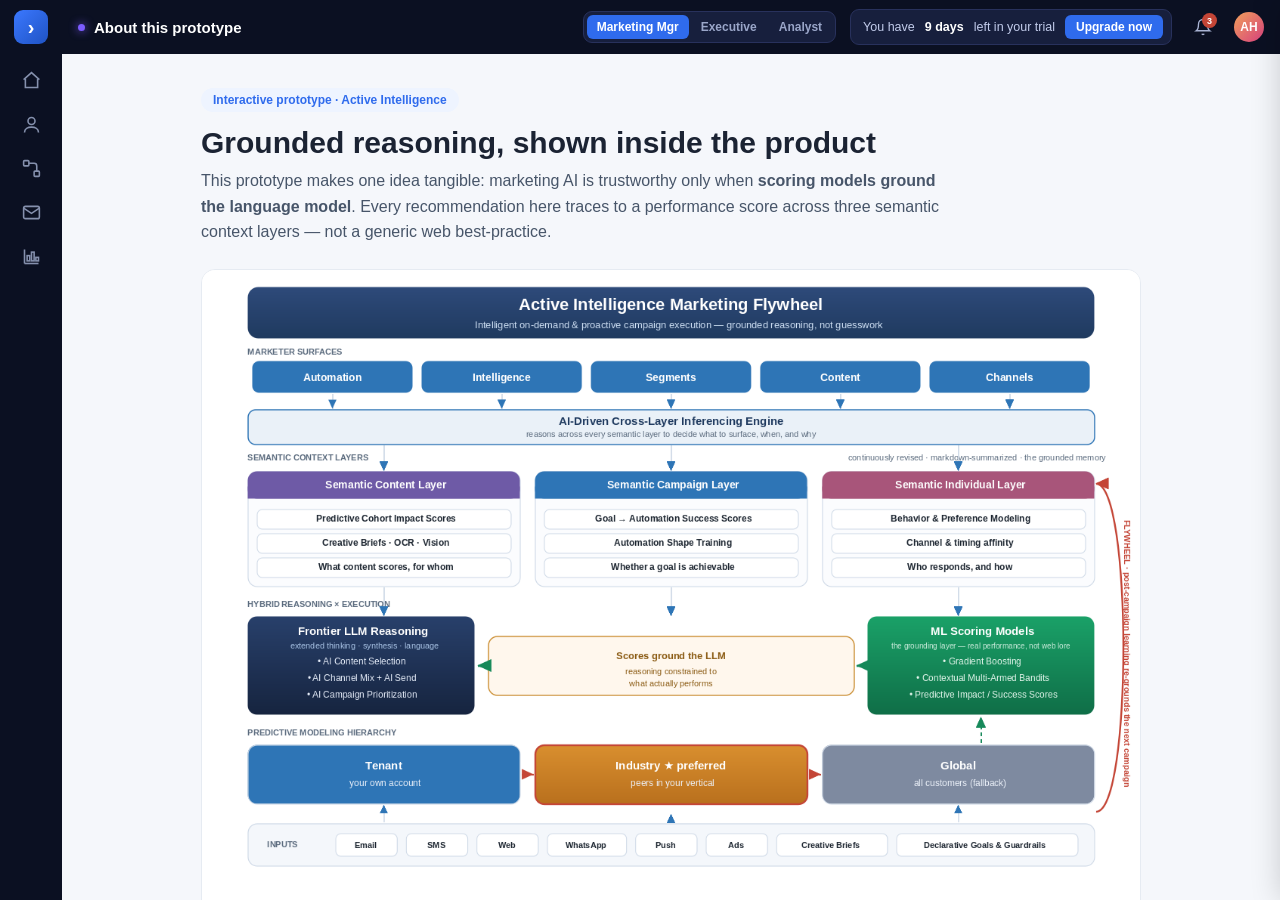
==== prototype/about.html @ b01e87f9 "initial upload" ====
<!DOCTYPE html>
<html lang="en">
<head>
<meta charset="UTF-8">
<meta name="viewport" content="width=device-width, initial-scale=1.0">
<title>Active Intelligence — About this prototype</title>
<link rel="stylesheet" href="assets/app.css">
</head>
<body data-page="about" data-title="About this prototype">
<script src="assets/data.js"></script>
<script src="assets/shell.js"></script>
<script>
function render(view){
  view.innerHTML = `
  <div class="about">
    <span class="badge2">Interactive prototype · Active Intelligence</span>
    <h1>Grounded reasoning, shown inside the product</h1>
    <p class="lede">This prototype makes one idea tangible: marketing AI is trustworthy only when <b>scoring models ground the language model</b>. Every recommendation here traces to a performance score across three semantic context layers — not a generic web best-practice.</p>

    <div class="figure">
      <img src="assets/architecture.png" alt="Active Intelligence architecture">
      <div class="figcap">The architecture this prototype surfaces: marketer surfaces → cross-layer inferencing → three semantic layers → hybrid LLM×ML where scores ground the reasoning → tenant/industry/global modeling, with the flywheel feedback loop.</div>
    </div>

    <h2>Walk the prototype</h2>
    <div class="tilewrap">
      <a class="tile" href="index.html"><div class="ti">🏠</div><h3>Home · Proactive campaigns</h3><p>Campaigns the agent surfaces from telemetry, each grounded by semantic-layer scores. Open “Why this?” for the evidence.</p><span class="go">Open home →</span></a>
      <a class="tile" href="builder.html?id=c1"><div class="ti">🚀</div><h3>Review &amp; launch</h3><p>The grounded campaign pre-filled — goal, cohort, channel mix, creative — with the reasoning panel beside it. Launching closes the flywheel.</p><span class="go">Open builder →</span></a>
      <a class="tile" href="reports.html"><div class="ti">📊</div><h3>Active Intelligence report</h3><p>A freeform AI overview that drills into the Content, Campaign, and Individual layers, exposing the model evidence behind each number.</p><span class="go">Open report →</span></a>
      <a class="tile" href="automations.html"><div class="ti">✦</div><h3>Automate for me</h3><p>The agent drafts a multi-step retention journey where every node is tied to a layer score and a model tier.</p><span class="go">Open automations →</span></a>
    </div>

    <h2>Try the role switch &amp; notifications</h2>
    <p>Use the <b>role switch</b> (top-right: Marketing Mgr / Executive / Analyst) — it re-frames the home feed and the <b>notification bell</b> for each audience. The Executive view adds a portfolio revenue card; the Analyst view foregrounds model tiers and scores. Your choice persists as you move between pages.</p>

    <h2>The strategy behind it</h2>
    <ul class="linklist">
      <li>📄 <a href="../Active_Intelligence_Strategic_Blueprint_v2.docx">Strategic Blueprint v2 (Word)</a> <span class="lt">— full memo with the semantic-layer architecture</span></li>
      <li>🖼️ <a href="../Active_Intelligence_Architecture.png">Architecture diagram (PNG)</a> <span class="lt">— the revised block diagram</span></li>
      <li>🔁 <a href="../active_intelligence_flywheel.html">Flywheel loop demo</a> <span class="lt">— the earlier single-screen loop walkthrough</span></li>
    </ul>
    <p class="lt" style="font-size:12px;color:#94a3b8">Strategy links open the files in the repository root and work once the repo is published.</p>

    <div class="disclaimer"><b>About the data:</b> scores, lifts, cohort sizes, and dollar figures are illustrative — crafted to make the grounding story legible, not produced by a live model. The point of the prototype is the <i>shape</i> of the experience: proactive, explained, and grounded.</div>
  </div>`;
}
Shell.mount(render);
</script>
</body>
</html>
---- prototype/assets/app.css ----
/* Active Intelligence — ActiveCampaign UI prototype · shared styles */
:root{
  --nav:#0b1022; --bar:#0b1022; --blue:#2f6bed; --blue2:#1f53c4;
  --ink:#1b2333; --muted:#64748b; --line:#e6ebf2; --bg:#f5f7fb; --card:#fff;
  --purple:#6E5AA6; --mauve:#A8557A; --campaign:#2E75B6; --teal:#16895a; --gold:#b5841f;
  --good:#16895a; --warn:#c9821f; --bad:#c44536; --chip:#eef2f9;
}
*{box-sizing:border-box}
html,body{margin:0;height:100%}
body{font-family:-apple-system,BlinkMacSystemFont,"Segoe UI",Inter,Arial,sans-serif;background:var(--bg);color:var(--ink);
  -webkit-font-smoothing:antialiased;font-size:14px}
a{color:inherit;text-decoration:none}
.app{display:grid;grid-template-columns:62px 1fr;height:100vh;overflow:hidden}

/* ---- Left nav rail ---- */
.rail{background:var(--nav);display:flex;flex-direction:column;align-items:center;padding:10px 0;gap:4px;z-index:30}
.logo{width:34px;height:34px;border-radius:9px;background:linear-gradient(135deg,#3b78ff,#1f53c4);color:#fff;display:flex;
  align-items:center;justify-content:center;font-weight:800;font-size:20px;margin-bottom:12px;text-decoration:none}
.nico{width:40px;height:40px;border-radius:10px;display:flex;align-items:center;justify-content:center;color:#8590ad;
  cursor:pointer;transition:.15s;position:relative}
.nico svg{width:21px;height:21px;stroke:currentColor;fill:none;stroke-width:1.8}
.nico:hover{background:#1a2240;color:#cdd6ee}
.nico.active{background:var(--blue);color:#fff}
.nico .tip{position:absolute;left:52px;top:50%;transform:translateY(-50%);background:#1a2240;color:#e7ecf8;font-size:12px;
  padding:5px 9px;border-radius:6px;white-space:nowrap;opacity:0;pointer-events:none;transition:.12s;z-index:60}
.nico:hover .tip{opacity:1}
.rail .spacer{flex:1}

/* ---- Top bar ---- */
.main{display:flex;flex-direction:column;min-width:0}
.topbar{height:54px;background:var(--bar);display:flex;align-items:center;gap:14px;padding:0 16px;color:#cdd6ee;z-index:20}
.tb-title{font-weight:700;color:#fff;font-size:15px;display:flex;align-items:center;gap:9px}
.tb-title .dot{width:7px;height:7px;border-radius:50%;background:#7c5cff;box-shadow:0 0 10px #7c5cff}
.tb-spacer{flex:1}
.trial{background:#171f3d;border:1px solid #28315c;border-radius:9px;padding:5px 8px 5px 12px;font-size:12.5px;color:#c3cdec;display:flex;align-items:center;gap:10px}
.trial b{color:#fff}
.trial .up{background:var(--blue);color:#fff;border:none;border-radius:6px;padding:5px 11px;font-weight:700;font-size:12px;cursor:pointer}
.roleswitch{display:flex;background:#171f3d;border:1px solid #28315c;border-radius:9px;padding:3px;gap:2px}
.roleswitch button{background:none;border:none;color:#9aa6c9;font-size:12px;font-weight:600;padding:5px 10px;border-radius:6px;cursor:pointer}
.roleswitch button.on{background:var(--blue);color:#fff}
.iconbtn{width:34px;height:34px;border-radius:8px;display:flex;align-items:center;justify-content:center;color:#aab4d4;cursor:pointer;position:relative}
.iconbtn:hover{background:#171f3d;color:#fff}
.iconbtn svg{width:18px;height:18px;stroke:currentColor;fill:none;stroke-width:1.8}
.badge{position:absolute;top:3px;right:3px;background:var(--bad);color:#fff;font-size:9px;font-weight:800;border-radius:9px;min-width:15px;height:15px;display:flex;align-items:center;justify-content:center;padding:0 3px}
.avatar{width:30px;height:30px;border-radius:50%;background:linear-gradient(135deg,#f0a05a,#d8417e);display:flex;align-items:center;justify-content:center;color:#fff;font-weight:700;font-size:12px}

/* ---- View area ---- */
.view{flex:1;overflow:auto}

/* HOME hero */
.hero{background:linear-gradient(118deg,#e8763a 0%,#d8417e 36%,#a93b95 58%,#5b43c9 100%);padding:34px 30px 30px;color:#fff;position:relative}
.hero .brandkit{position:absolute;top:18px;left:50%;transform:translateX(-50%);background:#1b1f4a;border:1px solid #ffffff33;
  color:#fff;border-radius:20px;padding:7px 15px;font-size:13px;font-weight:600;display:flex;gap:7px;align-items:center}
.hero h1{text-align:center;font-size:40px;font-weight:800;margin:46px 0 22px;letter-spacing:-.5px}
.promptbox{max-width:720px;margin:0 auto;background:#0c1020ee;border:1px solid #ffffff22;border-radius:16px;padding:16px 16px 12px}
.promptbox .ph{color:#aab4d4;font-size:15px;min-height:26px}
.promptrow{display:flex;align-items:center;gap:8px;margin-top:10px}
.promptrow .pill{background:#1a2140;border:1px solid #2a3358;color:#c3cdec;border-radius:8px;padding:6px 11px;font-size:12.5px;display:flex;gap:6px;align-items:center;cursor:pointer}
.promptrow .send{margin-left:auto;width:34px;height:34px;border-radius:50%;background:var(--blue);color:#fff;display:flex;align-items:center;justify-content:center;cursor:pointer}
.heroactions{display:flex;gap:12px;justify-content:center;margin-top:16px}
.heroactions .ha{background:#0c102099;border:1px solid #ffffff2b;color:#fff;border-radius:10px;padding:9px 16px;font-size:13.5px;font-weight:600;cursor:pointer;display:flex;gap:8px;align-items:center;text-decoration:none}

/* content sections */
.section{padding:24px 30px}
.section.tight{padding:8px 30px 24px}
.sec-h{display:flex;align-items:center;gap:10px;margin:6px 0 4px}
.sec-h h2{font-size:18px;margin:0;font-weight:800}
.ai{background:linear-gradient(135deg,#7c5cff,#d8417e);color:#fff;font-size:10px;font-weight:800;border-radius:20px;padding:3px 9px;letter-spacing:.4px}
.sec-sub{color:var(--muted);font-size:13px;margin:0 0 16px}

/* proactive campaign cards */
.cards{display:grid;grid-template-columns:1fr 1fr;gap:16px}
@media(max-width:1080px){.cards{grid-template-columns:1fr}}
.pcard{background:var(--card);border:1px solid var(--line);border-radius:14px;padding:0;overflow:hidden;box-shadow:0 1px 3px rgba(20,40,80,.05);transition:.18s}
.pcard:hover{box-shadow:0 6px 20px rgba(20,40,80,.10);transform:translateY(-1px)}
.pc-top{padding:15px 17px 12px;border-bottom:1px solid var(--line)}
.pc-flag{display:flex;align-items:center;gap:8px;margin-bottom:9px}
.flag{font-size:10px;font-weight:800;border-radius:20px;padding:3px 9px;letter-spacing:.4px;text-transform:uppercase}
.flag.pro{background:#efe9ff;color:#6034d6}
.flag.urgent{background:#fdece9;color:#c44536}
.flag.rev{background:#e6f5ee;color:#16895a}
.conf{margin-left:auto;font-size:11.5px;color:var(--muted)}
.conf b{color:var(--ink)}
.pc-title{font-size:16.5px;font-weight:800;margin:2px 0 8px;line-height:1.25}
.trigger{display:flex;gap:8px;align-items:flex-start;background:#f7f9fc;border:1px solid var(--line);border-radius:9px;padding:9px 11px;font-size:12.8px;color:#3a4659}
.trigger .ic{color:var(--blue);flex-shrink:0}
.trigger .ic svg{width:16px;height:16px;stroke:currentColor;fill:none;stroke-width:1.8}
.pc-body{padding:13px 17px}
.glabel{font-size:10.5px;font-weight:800;color:var(--muted);letter-spacing:1px;text-transform:uppercase;margin-bottom:8px}
.gchips{display:flex;flex-wrap:wrap;gap:7px;margin-bottom:6px}
.gchip{font-size:11.5px;border-radius:8px;padding:5px 9px;display:flex;gap:6px;align-items:center;border:1px solid var(--line);background:#fff}
.gchip .lyr{width:8px;height:8px;border-radius:2px}
.gchip b{font-variant-numeric:tabular-nums}
.tier{font-size:11px;font-weight:700;color:#b9701d;background:#fdf3e4;border:1px solid #f0d9b4;border-radius:8px;padding:5px 9px}
.lift{display:flex;align-items:baseline;gap:8px;margin:12px 0 4px}
.lift .n{font-size:24px;font-weight:800;color:var(--good)}
.lift .l{font-size:12.5px;color:var(--muted)}
.action{font-size:13px;color:#33405a;background:#f0f5ff;border-left:3px solid var(--blue);border-radius:0 7px 7px 0;padding:8px 11px;margin-top:8px}
.pc-foot{display:flex;gap:9px;padding:12px 17px;border-top:1px solid var(--line);align-items:center}
.btn{border:none;border-radius:9px;padding:9px 14px;font-size:13px;font-weight:700;cursor:pointer;font-family:inherit;text-decoration:none;display:inline-flex;align-items:center;gap:7px}
.btn.primary{background:var(--blue);color:#fff}.btn.primary:hover{background:var(--blue2)}
.btn.ghost{background:#fff;color:#33405a;border:1px solid var(--line)}.btn.ghost:hover{background:#f3f6fb}
.btn.link{background:none;color:var(--blue);padding:9px 6px;cursor:pointer}
.btn.lg{padding:12px 20px;font-size:14px}
.dismiss{margin-left:auto;color:var(--muted);background:none;border:none;cursor:pointer;font-size:12.5px}
.why{display:none;border-top:1px dashed var(--line);background:#0c1020;color:#cfdaf0;padding:14px 17px}
.why.open{display:block}
.why .wl{font-size:10.5px;font-weight:800;color:#7fb2e8;letter-spacing:.6px;text-transform:uppercase;margin-bottom:7px}
.why .narr{font-size:13px;line-height:1.6;color:#dfe7f5;margin-bottom:12px}
.why .narr b{color:#fff}
.scorerow{display:flex;justify-content:space-between;align-items:center;font-size:12px;padding:6px 0;border-top:1px solid #1d2742;gap:14px}
.scorerow .sc-n{font-family:Consolas,monospace;font-weight:700;color:#7fe8b0;white-space:nowrap}
.scorerow .sc-m{color:#8da3c8;font-size:11px}

/* REPORTS */
.rep{display:grid;grid-template-columns:222px 1fr;min-height:100%}
.subnav{background:#fff;border-right:1px solid var(--line);padding:16px 10px}
.subnav h3{font-size:17px;margin:4px 8px 14px;font-weight:800}
.subnav .grp{font-size:12px;color:#33405a;font-weight:700;padding:8px;display:flex;justify-content:space-between;cursor:pointer;border-radius:7px}
.subnav .grp:hover{background:#f3f6fb}
.subnav .it{font-size:12.5px;color:#56627a;padding:7px 8px 7px 18px;border-radius:7px;cursor:pointer}
.subnav .it:hover{background:#f3f6fb}
.subnav .it.on{background:#eaf1ff;color:var(--blue);font-weight:700}
.repmain{padding:22px 26px;overflow:auto}
.repmain .crumbs{font-size:12px;color:var(--muted);margin-bottom:6px}
.repmain h1{font-size:22px;margin:0 0 4px}
.filters{display:flex;gap:8px;flex-wrap:wrap;margin:14px 0 18px}
.filt{background:#fff;border:1px solid var(--line);border-radius:8px;padding:7px 11px;font-size:12.5px;color:#33405a;display:flex;gap:7px;align-items:center;cursor:pointer}
.filt.range{margin-left:auto}

/* freeform overview */
.overview{background:linear-gradient(135deg,#101a36,#1a2444);color:#e8eefb;border-radius:14px;padding:18px 20px;margin-bottom:18px;position:relative}
.overview .ai{position:absolute;top:16px;right:18px}
.overview h4{margin:0 0 6px;font-size:13px;color:#9fc0ee;font-weight:700;letter-spacing:.3px}
.overview p{margin:0 0 10px;font-size:14px;line-height:1.65}
.overview p:last-child{margin:0}
.overview b{color:#fff}
.overview .hl{color:#ffd27f;font-weight:700}
.overview .gd{color:#7fe8b0;font-weight:700}
.overview .bd{color:#ff9d8e;font-weight:700}

/* layer panels */
.layers{display:grid;grid-template-columns:1fr 1fr 1fr;gap:14px}
@media(max-width:1000px){.layers{grid-template-columns:1fr}}
.lpanel{background:#fff;border:1px solid var(--line);border-radius:13px;overflow:hidden}
.lp-head{padding:11px 14px;color:#fff;font-weight:800;font-size:13.5px;display:flex;align-items:center;gap:8px}
.lp-body{padding:13px 14px}
.metric{margin-bottom:13px}
.metric .mt{font-size:12px;color:#56627a;display:flex;justify-content:space-between}
.metric .mv{display:flex;align-items:baseline;gap:8px;margin:2px 0 5px}
.metric .mv .big{font-size:21px;font-weight:800}
.metric .mv .chg{font-size:12px;font-weight:700}
.bar{height:7px;background:#eef2f7;border-radius:6px;overflow:hidden}
.bar > i{display:block;height:100%;border-radius:6px}
.ground{font-size:11.3px;color:#6b7890;margin-top:6px;display:flex;gap:6px;align-items:flex-start;cursor:pointer}
.ground .gi{color:var(--gold);flex-shrink:0}
.ground:hover{color:#33405a}
.gdetail{display:none;margin-top:7px;background:#0c1020;color:#cfdaf0;border-radius:8px;padding:9px 11px;font-size:11.5px;line-height:1.55}
.gdetail.open{display:block}
.gdetail code{color:#7fe8b0;font-family:Consolas,monospace}
.gdetail .mt{color:#8da3c8}

/* notifications drawer */
.scrim{position:fixed;inset:0;background:#0009;opacity:0;pointer-events:none;transition:.2s;z-index:40}
.scrim.open{opacity:1;pointer-events:auto}
.drawer{position:fixed;top:0;right:-380px;width:370px;height:100vh;background:#fff;z-index:50;transition:.25s;box-shadow:-8px 0 30px #0003;display:flex;flex-direction:column}
.drawer.open{right:0}
.dw-h{padding:16px 18px;border-bottom:1px solid var(--line);display:flex;align-items:center;justify-content:space-between;gap:10px}
.dw-h h3{margin:0;font-size:16px;font-weight:800;flex:1}
.dw-h .x{cursor:pointer;color:var(--muted);font-size:20px;line-height:1}
.dw-role{font-size:11.5px;color:var(--muted);padding:8px 18px;background:#f7f9fc;border-bottom:1px solid var(--line)}
.dw-role b{color:var(--blue)}
.dwlist{overflow:auto;padding:8px 0}
.note{padding:12px 18px;border-bottom:1px solid #f0f3f8;display:flex;gap:11px;cursor:pointer}
.note:hover{background:#f7f9fc}
.note .ni{width:34px;height:34px;border-radius:9px;display:flex;align-items:center;justify-content:center;flex-shrink:0;font-size:16px}
.note .nt{font-size:13px;font-weight:700;margin-bottom:2px}
.note .nd{font-size:12px;color:#56627a;line-height:1.45}
.note .nm{font-size:11px;color:var(--muted);margin-top:4px}

/* placeholder + toast */
.placeholder{padding:60px 30px;text-align:center;color:var(--muted)}
.placeholder .pi{font-size:40px;margin-bottom:10px;opacity:.5}
.toast{position:fixed;bottom:24px;left:50%;transform:translateX(-50%) translateY(20px);background:#0c1020;color:#fff;padding:12px 18px;border-radius:10px;font-size:13px;opacity:0;transition:.25s;z-index:70;box-shadow:0 8px 24px #0004;pointer-events:none}
.toast.show{opacity:1;transform:translateX(-50%) translateY(0)}

/* ---- BUILDER ---- */
.builder{padding:22px 28px;max-width:1180px}
.bld-top{display:flex;align-items:flex-start;gap:14px;margin-bottom:18px}
.bld-back{font-size:13px;color:var(--blue);font-weight:600;display:inline-flex;gap:6px;align-items:center}
.bld-h1{font-size:23px;font-weight:800;margin:8px 0 3px}
.bld-sub{color:var(--muted);font-size:13px}
.stepper{display:flex;gap:6px;margin:4px 0 0}
.stepper .st{font-size:11px;font-weight:700;color:var(--muted);background:#eef2f9;border-radius:20px;padding:4px 11px}
.stepper .st.on{background:var(--blue);color:#fff}
.bld-grid{display:grid;grid-template-columns:1fr 360px;gap:18px;align-items:start}
@media(max-width:980px){.bld-grid{grid-template-columns:1fr}}
.bcard{background:#fff;border:1px solid var(--line);border-radius:13px;padding:16px 18px;margin-bottom:16px}
.bcard h3{margin:0 0 3px;font-size:14.5px;font-weight:800;display:flex;align-items:center;gap:8px}
.bcard .hint{font-size:12px;color:var(--muted);margin:0 0 12px}
.field{margin-bottom:13px}
.field label{display:block;font-size:11.5px;font-weight:700;color:#33405a;margin-bottom:5px}
.field select,.field input{width:100%;padding:10px 12px;border:1px solid var(--line);border-radius:9px;font-size:13.5px;font-family:inherit;background:#fff;color:var(--ink)}
.prefill{display:inline-flex;align-items:center;gap:5px;font-size:10.5px;font-weight:700;color:var(--teal);background:#e6f5ee;border-radius:20px;padding:2px 8px;margin-left:7px}
.two{display:grid;grid-template-columns:1fr 1fr;gap:12px}
.audience{display:flex;align-items:center;gap:14px;background:#f7f9fc;border:1px solid var(--line);border-radius:10px;padding:12px 14px}
.audience .big{font-size:26px;font-weight:800;color:var(--ink)}
.audience .d{font-size:12.5px;color:#56627a}
.chanrow{display:flex;gap:10px;flex-wrap:wrap}
.chan{flex:1;min-width:120px;border:1px solid var(--line);border-radius:10px;padding:11px 12px;background:#fff}
.chan.dim{opacity:.55}
.chan .cn{font-size:12.5px;font-weight:700;display:flex;justify-content:space-between;align-items:center}
.chan .cd{font-size:11.5px;color:var(--muted);margin-top:3px}
.chan .pin{font-size:9.5px;font-weight:800;border-radius:20px;padding:2px 7px}
.pin.up{background:#e6f5ee;color:#16895a}.pin.down{background:#fdece9;color:#c44536}.pin.same{background:#eef2f9;color:#64748b}
.creative{display:flex;gap:13px;align-items:flex-start;border:1px solid var(--line);border-radius:10px;padding:13px;background:#fff}
.creative .thumb{width:74px;height:74px;border-radius:9px;background:linear-gradient(135deg,#eaf1ff,#dfe8fb);border:1px solid var(--line);display:flex;align-items:center;justify-content:center;font-size:26px;flex-shrink:0}
.creative .ct{font-size:13.5px;font-weight:700}
.creative .cc{font-size:12.5px;color:#56627a;margin-top:4px;line-height:1.45;font-style:italic}
.creative .cscore{font-size:11px;color:var(--teal);font-weight:700;margin-top:6px}
/* grounding side panel */
.side{position:sticky;top:18px}
.gpanel{background:linear-gradient(150deg,#101a36,#1a2444);color:#e8eefb;border-radius:13px;padding:16px 17px;margin-bottom:14px}
.gpanel h3{margin:0 0 10px;font-size:13.5px;color:#9fc0ee;display:flex;align-items:center;gap:8px}
.gpanel .liftbig{font-size:30px;font-weight:800;color:#7fe8b0;line-height:1}
.gpanel .liftlbl{font-size:12px;color:#aab9d6;margin:3px 0 14px}
.gpanel .narr{font-size:12.5px;line-height:1.6;color:#d6e0f2;margin-bottom:13px}
.gpanel .narr b{color:#fff}
.gpanel .wl{font-size:10px;font-weight:800;color:#7fb2e8;letter-spacing:.6px;text-transform:uppercase;margin:0 0 6px}
.gpanel .tierline{font-size:11.5px;color:#ffd9a6;background:#3a2c14;border:1px solid #6b521f;border-radius:8px;padding:7px 10px;margin-bottom:12px}
.evalbadge{display:flex;align-items:center;gap:9px;background:#0c1020;border:1px solid #243056;border-radius:10px;padding:11px 12px}
.evalbadge .ck{width:26px;height:26px;border-radius:50%;background:#16895a;color:#fff;display:flex;align-items:center;justify-content:center;font-weight:800;flex-shrink:0}
.evalbadge .et{font-size:11.5px;color:#cfdaf0;line-height:1.4}
.launchbar{display:flex;gap:10px;align-items:center;margin-top:6px}
.launchbar .note2{font-size:11.5px;color:var(--muted)}

/* modal */
.modal-scrim{position:fixed;inset:0;background:#0b1022cc;display:none;align-items:center;justify-content:center;z-index:80}
.modal-scrim.open{display:flex}
.modal{background:#fff;border-radius:16px;padding:30px 30px 24px;max-width:440px;text-align:center;box-shadow:0 20px 60px #0006}
.modal .big{width:64px;height:64px;border-radius:50%;background:#e6f5ee;color:#16895a;font-size:34px;display:flex;align-items:center;justify-content:center;margin:0 auto 14px}
.modal h2{margin:0 0 8px;font-size:20px}
.modal p{color:#56627a;font-size:13.5px;line-height:1.6;margin:0 0 18px}
.loop{display:flex;align-items:center;justify-content:center;gap:8px;font-size:11.5px;color:var(--blue);font-weight:700;background:#eef4ff;border-radius:20px;padding:7px 14px;margin-bottom:18px}

/* ABOUT / landing */
.about{max-width:1000px;margin:0 auto;padding:34px 30px 60px}
.about .badge2{display:inline-block;background:#eef4ff;color:var(--blue);font-weight:700;font-size:12px;border-radius:20px;padding:5px 12px;margin-bottom:14px}
.about h1{font-size:30px;margin:0 0 8px}
.about .lede{font-size:16px;color:#475569;line-height:1.6;margin:0 0 24px;max-width:760px}
.about h2{font-size:19px;margin:30px 0 10px}
.about p{line-height:1.65;color:#33405a}
.about .figure{border:1px solid var(--line);border-radius:14px;overflow:hidden;background:#fff;margin:18px 0}
.about .figure img{width:100%;display:block}
.about .figcap{font-size:12.5px;color:var(--muted);padding:10px 14px;border-top:1px solid var(--line)}
.tilewrap{display:grid;grid-template-columns:1fr 1fr;gap:14px;margin:18px 0}
@media(max-width:760px){.tilewrap{grid-template-columns:1fr}}
.tile{border:1px solid var(--line);border-radius:13px;padding:18px;background:#fff;transition:.15s}
.tile:hover{box-shadow:0 6px 20px rgba(20,40,80,.10);transform:translateY(-1px)}
.tile .ti{font-size:24px;margin-bottom:8px}
.tile h3{margin:0 0 5px;font-size:15.5px}
.tile p{font-size:13px;color:#56627a;margin:0}
.tile .go{font-size:12.5px;color:var(--blue);font-weight:700;margin-top:10px;display:inline-block}
.linklist{list-style:none;padding:0;margin:10px 0}
.linklist li{padding:10px 0;border-top:1px solid var(--line);display:flex;align-items:center;gap:10px;font-size:13.5px}
.linklist li .lt{color:var(--muted);font-size:12px}
.disclaimer{background:#fff8ec;border:1px solid #f0dcb4;border-radius:11px;padding:14px 16px;font-size:12.5px;color:#7a5a1a;margin-top:24px;line-height:1.55}
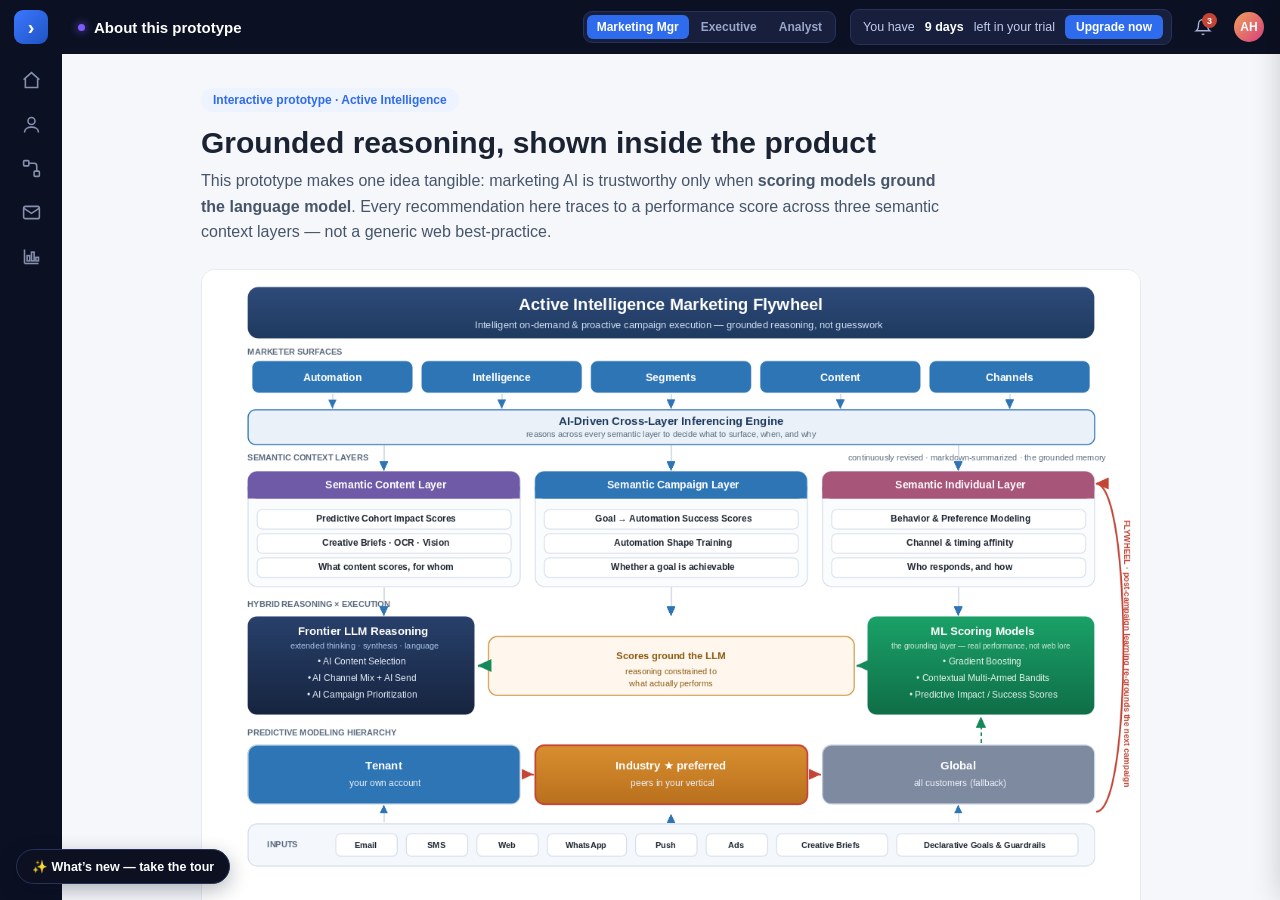
==== commit e74a4a86: "Initial local commit" ====
--- a/prototype/about.html
+++ b/prototype/about.html
@@ -46,5 +46,6 @@
 }
 Shell.mount(render);
 </script>
+<script src="assets/tour.js"></script>
 </body>
 </html>
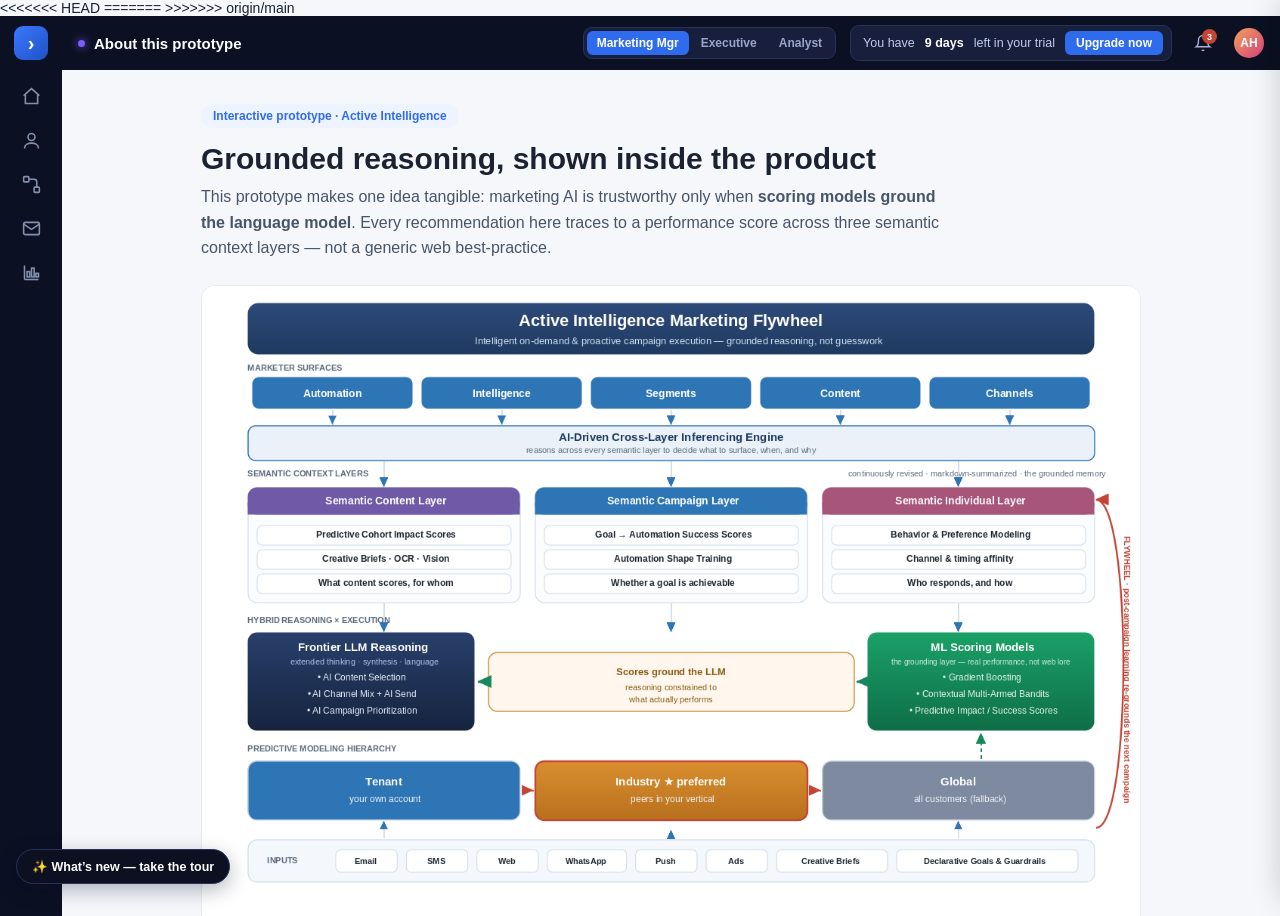
==== commit f972c709: "Latest change from local. Will attempt to merge." ====
--- a/prototype/about.html
+++ b/prototype/about.html
@@ -46,6 +46,9 @@
 }
 Shell.mount(render);
 </script>
+<<<<<<< HEAD
 <script src="assets/tour.js"></script>
+=======
+>>>>>>> origin/main
 </body>
 </html>
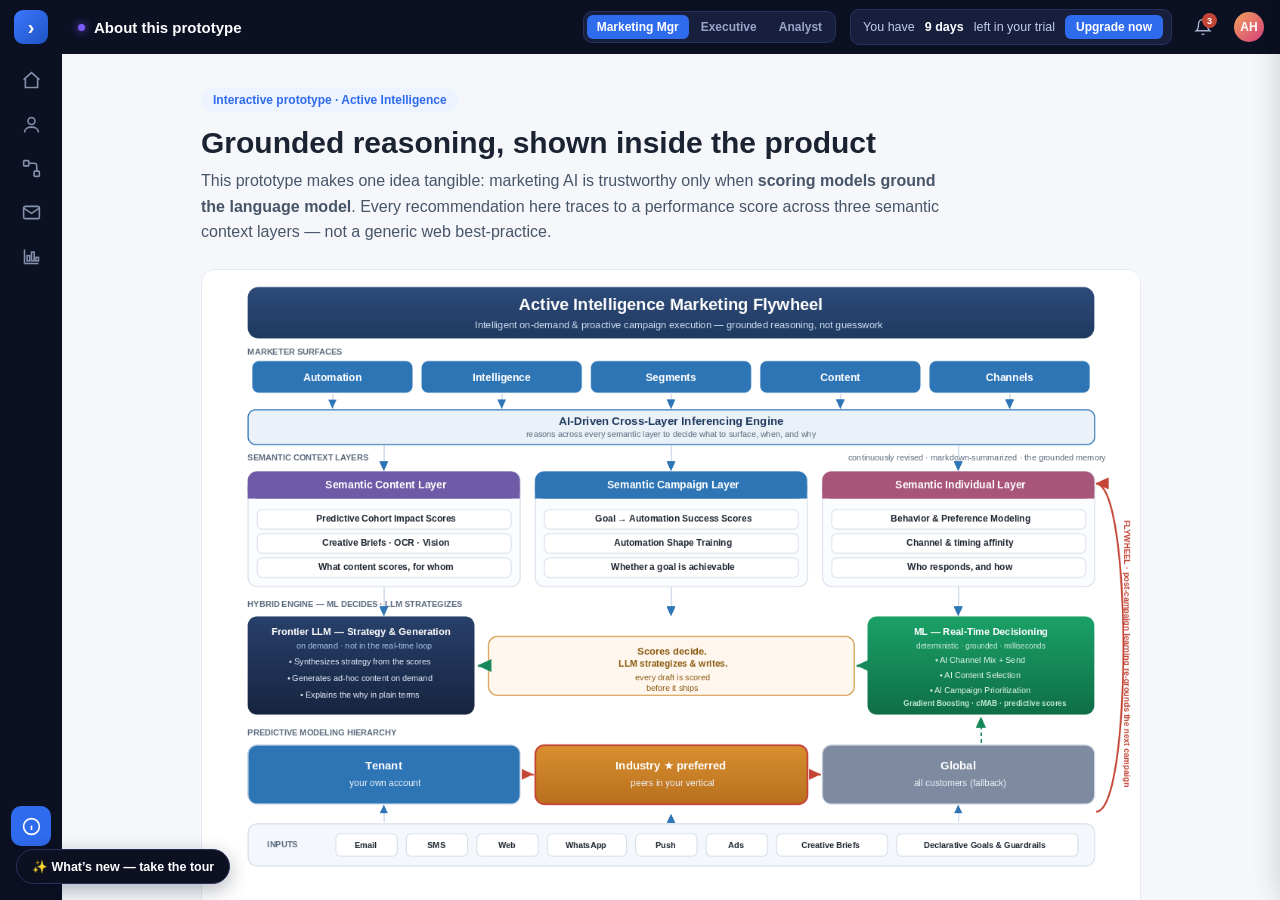
==== commit 99c6a341: "Revises the ML x LLM relationship" ====
--- a/prototype/about.html
+++ b/prototype/about.html
@@ -37,7 +37,6 @@
     <ul class="linklist">
       <li>📄 <a href="../Active_Intelligence_Strategic_Blueprint_v2.docx">Strategic Blueprint v2 (Word)</a> <span class="lt">— full memo with the semantic-layer architecture</span></li>
       <li>🖼️ <a href="../Active_Intelligence_Architecture.png">Architecture diagram (PNG)</a> <span class="lt">— the revised block diagram</span></li>
-      <li>🔁 <a href="../active_intelligence_flywheel.html">Flywheel loop demo</a> <span class="lt">— the earlier single-screen loop walkthrough</span></li>
     </ul>
     <p class="lt" style="font-size:12px;color:#94a3b8">Strategy links open the files in the repository root and work once the repo is published.</p>
 
@@ -46,9 +45,6 @@
 }
 Shell.mount(render);
 </script>
-<<<<<<< HEAD
 <script src="assets/tour.js"></script>
-=======
->>>>>>> origin/main
 </body>
 </html>
--- a/prototype/assets/app.css
+++ b/prototype/assets/app.css
@@ -27,7 +27,7 @@
 .rail .spacer{flex:1}
 
 /* ---- Top bar ---- */
-.main{display:flex;flex-direction:column;min-width:0}
+.main{display:flex;flex-direction:column;min-width:0;min-height:0}
 .topbar{height:54px;background:var(--bar);display:flex;align-items:center;gap:14px;padding:0 16px;color:#cdd6ee;z-index:20}
 .tb-title{font-weight:700;color:#fff;font-size:15px;display:flex;align-items:center;gap:9px}
 .tb-title .dot{width:7px;height:7px;border-radius:50%;background:#7c5cff;box-shadow:0 0 10px #7c5cff}
@@ -45,7 +45,7 @@
 .avatar{width:30px;height:30px;border-radius:50%;background:linear-gradient(135deg,#f0a05a,#d8417e);display:flex;align-items:center;justify-content:center;color:#fff;font-weight:700;font-size:12px}
 
 /* ---- View area ---- */
-.view{flex:1;overflow:auto}
+.view{flex:1;min-height:0;overflow-y:auto;overflow-x:hidden}
 
 /* HOME hero */
 .hero{background:linear-gradient(118deg,#e8763a 0%,#d8417e 36%,#a93b95 58%,#5b43c9 100%);padding:34px 30px 30px;color:#fff;position:relative}
